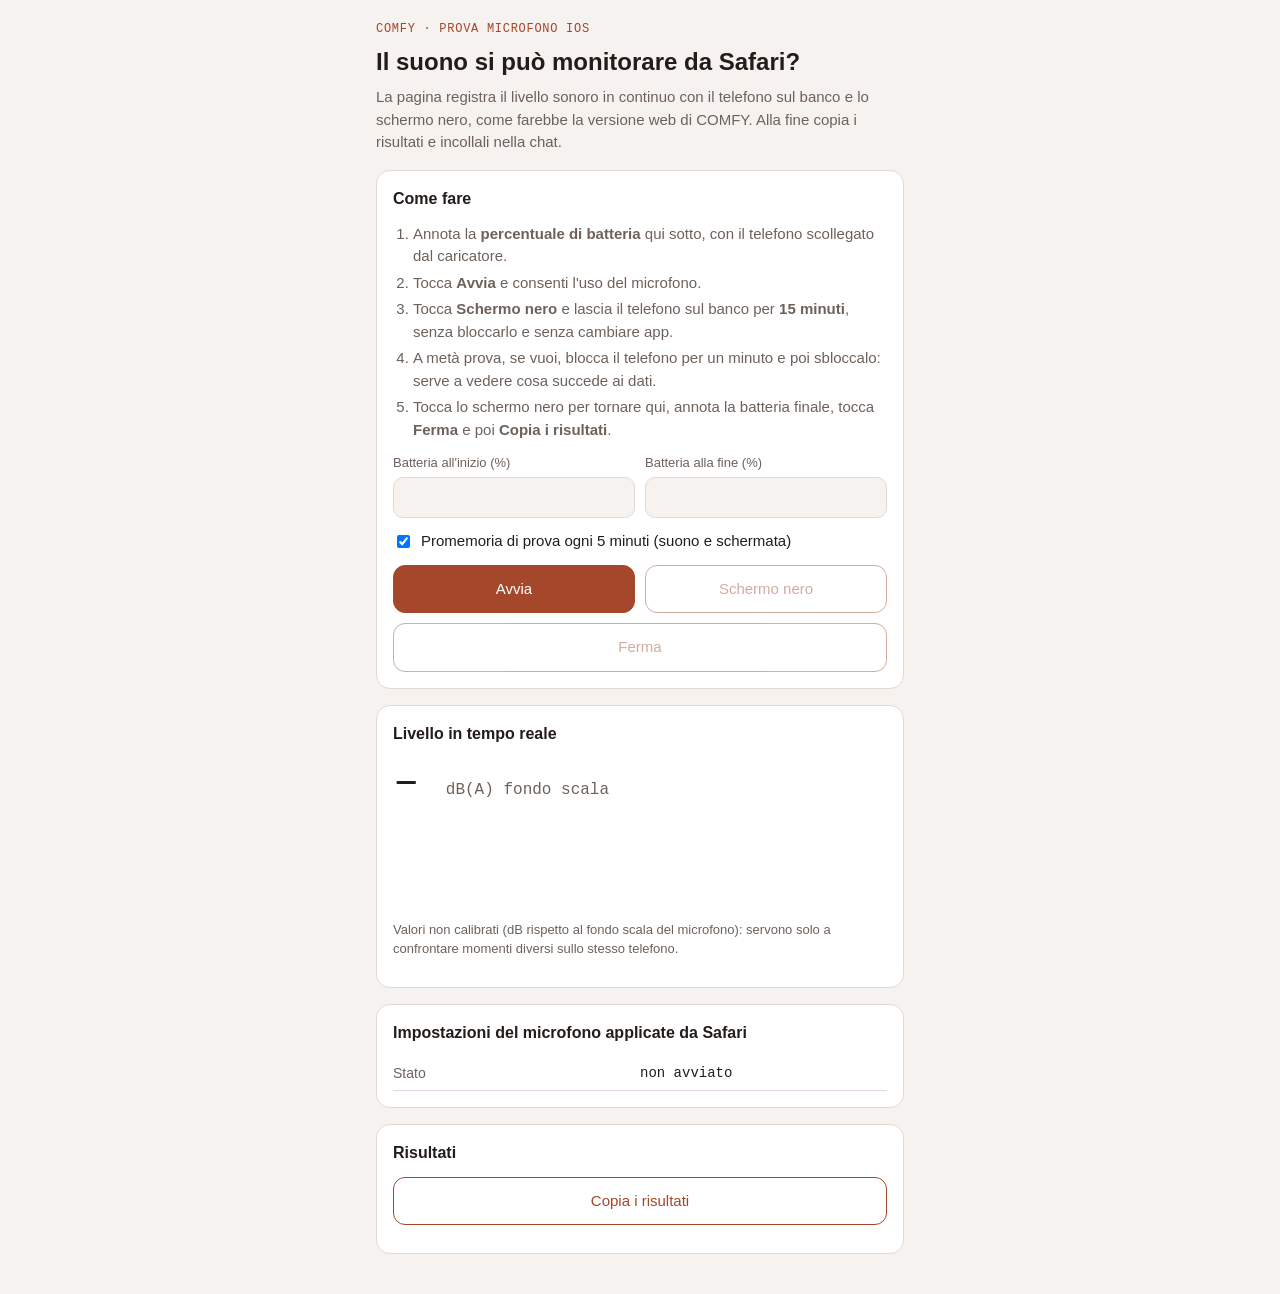
==== index.html @ bfcb902a "Add files via upload" ====
<!doctype html>
<html lang="it">
<head>
<meta charset="utf-8">
<meta name="viewport" content="width=device-width,initial-scale=1,viewport-fit=cover">
<meta name="apple-mobile-web-app-capable" content="yes">
<title>COMFY prova microfono</title>
<style>
/* layout: una colonna da telefono; schermata nera a tutto schermo durante il monitoraggio */
:root{
  --bg:#F6F2EF; --card:#FFFFFF; --fg:#231C19; --muted:#6E615A; --line:#E4D9D2;
  --accent:#A4472B; --accent-soft:#F6E3DB; --ok:#2E7D4F; --ok-soft:#E2EFDA; --bad:#B3261E; --bad-soft:#FBE3E1; --warn-soft:#FFF2CC;
  --sans:-apple-system,"SF Pro Text","Segoe UI",Roboto,sans-serif; --mono:ui-monospace,"SF Mono",Menlo,monospace;
  color-scheme:light;
}
@media (prefers-color-scheme: dark){:root{
  --bg:#1B1614; --card:#251F1C; --fg:#F1E8E3; --muted:#B3A49B; --line:#3A302B;
  --accent:#E07A5A; --accent-soft:#3D2620; --ok:#7CCB98; --ok-soft:#1F3326; --bad:#F2928A; --bad-soft:#3E1F1C; --warn-soft:#3A3219; color-scheme:dark}}
*{box-sizing:border-box}
html,body{margin:0}
[hidden]{display:none!important}
body{background:var(--bg);color:var(--fg);font-family:var(--sans);font-size:15px;line-height:1.5;-webkit-text-size-adjust:100%}
.wrap{max-width:560px;margin:0 auto;padding-top:max(20px,env(safe-area-inset-top));padding-bottom:max(40px,env(safe-area-inset-bottom));
  padding-left:max(16px,env(safe-area-inset-left));padding-right:max(16px,env(safe-area-inset-right));display:flex;flex-direction:column;gap:16px}
h1{font-size:24px;font-weight:600;margin:0}
h2{font-size:16px;font-weight:600;margin:0}
p{margin:0;color:var(--muted)}
.eyebrow{font-family:var(--mono);font-size:12px;letter-spacing:.06em;text-transform:uppercase;color:var(--accent)}
.card{background:var(--card);border:1px solid var(--line);border-radius:14px;padding:16px;display:flex;flex-direction:column;gap:12px;min-width:0}
.btns{display:flex;flex-wrap:wrap;gap:10px}
button{font:inherit;font-weight:500;padding:12px 16px;border-radius:12px;cursor:pointer;border:1.5px solid var(--accent);flex:1 1 200px}
.primary{background:var(--accent);color:#fff}
.secondary{background:transparent;color:var(--accent)}
button:disabled{opacity:.45}
ol{margin:0;padding-left:20px;color:var(--muted)} ol li+li{margin-top:4px}
.big{font-family:var(--mono);font-size:44px;font-weight:500;font-variant-numeric:tabular-nums;line-height:1.1}
.big small{font-size:16px;color:var(--muted)}
table{width:100%;border-collapse:collapse;font-size:14px}
td{padding:6px 0;border-bottom:1px solid var(--line);vertical-align:top}
td:first-child{color:var(--muted);padding-right:12px;width:50%}
td:last-child{font-family:var(--mono);font-variant-numeric:tabular-nums;word-break:break-word}
.pill{display:inline-block;padding:2px 10px;border-radius:999px;font-size:13px;font-weight:500}
.pill.ok{background:var(--ok-soft);color:var(--ok)} .pill.bad{background:var(--bad-soft);color:var(--bad)} .pill.warn{background:var(--warn-soft);color:var(--fg)}
.row{display:flex;gap:10px;flex-wrap:wrap;align-items:end}
.row label{display:flex;flex-direction:column;gap:4px;font-size:13px;color:var(--muted);flex:1 1 120px}
input[type=number]{font:inherit;padding:10px;border-radius:10px;border:1px solid var(--line);background:var(--bg);color:var(--fg);width:100%}
pre{margin:0;font-family:var(--mono);font-size:12px;white-space:pre-wrap;word-break:break-word;background:var(--bg);border:1px solid var(--line);border-radius:10px;padding:10px;max-height:240px;overflow:auto}
canvas{width:100%;height:90px;display:block}
.chk{display:flex;gap:8px;align-items:center;color:var(--fg)}
/* schermata nera */
#black{position:fixed;inset:0;background:#000;color:#5a5a5a;display:flex;flex-direction:column;align-items:center;justify-content:center;gap:6px;z-index:50;font-family:var(--mono);font-size:14px;text-align:center;padding:24px}
#black .lv{font-size:22px;color:#7a7a7a}
#remind{position:fixed;inset:0;background:var(--accent);color:#fff;display:flex;flex-direction:column;align-items:center;justify-content:center;gap:14px;z-index:60;padding:24px;text-align:center}
#remind h2{font-size:24px}
#remind button{background:#fff;color:var(--accent);border-color:#fff;flex:0 0 auto;min-width:220px}
</style>
</head>
<body>
<div class="wrap">
  <header style="display:flex;flex-direction:column;gap:6px">
    <span class="eyebrow">COMFY · prova microfono iOS</span>
    <h1>Il suono si può monitorare da Safari?</h1>
    <p>La pagina registra il livello sonoro in continuo con il telefono sul banco e lo schermo nero, come farebbe la versione web di COMFY. Alla fine copia i risultati e incollali nella chat.</p>
  </header>

  <section class="card">
    <h2>Come fare</h2>
    <ol>
      <li>Annota la <b>percentuale di batteria</b> qui sotto, con il telefono scollegato dal caricatore.</li>
      <li>Tocca <b>Avvia</b> e consenti l'uso del microfono.</li>
      <li>Tocca <b>Schermo nero</b> e lascia il telefono sul banco per <b>15 minuti</b>, senza bloccarlo e senza cambiare app.</li>
      <li>A metà prova, se vuoi, blocca il telefono per un minuto e poi sbloccalo: serve a vedere cosa succede ai dati.</li>
      <li>Tocca lo schermo nero per tornare qui, annota la batteria finale, tocca <b>Ferma</b> e poi <b>Copia i risultati</b>.</li>
    </ol>
    <div class="row">
      <label for="b0">Batteria all'inizio (%)<input id="b0" type="number" inputmode="numeric" min="0" max="100"></label>
      <label for="b1">Batteria alla fine (%)<input id="b1" type="number" inputmode="numeric" min="0" max="100"></label>
    </div>
    <label class="chk" for="rem"><input id="rem" type="checkbox" checked> Promemoria di prova ogni 5 minuti (suono e schermata)</label>
    <div class="btns">
      <button class="primary" id="start" type="button">Avvia</button>
      <button class="secondary" id="blackBtn" type="button" disabled>Schermo nero</button>
      <button class="secondary" id="stop" type="button" disabled>Ferma</button>
    </div>
  </section>

  <section class="card">
    <h2>Livello in tempo reale</h2>
    <div class="big" id="now">– <small>dB(A) fondo scala</small></div>
    <canvas id="spark" width="600" height="90" aria-label="Andamento del livello negli ultimi 2 minuti"></canvas>
    <p style="font-size:13px">Valori non calibrati (dB rispetto al fondo scala del microfono): servono solo a confrontare momenti diversi sullo stesso telefono.</p>
    <table id="stats"></table>
  </section>

  <section class="card">
    <h2>Impostazioni del microfono applicate da Safari</h2>
    <table id="mic"><tr><td>Stato</td><td>non avviato</td></tr></table>
  </section>

  <section class="card">
    <h2>Risultati</h2>
    <div class="btns"><button class="secondary" id="copy" type="button">Copia i risultati</button></div>
    <pre id="out" hidden></pre>
    <p id="copymsg" style="font-size:13px"></p>
  </section>
</div>

<div id="black" hidden>
  <div>COMFY · monitoraggio attivo</div>
  <div class="lv" id="blv">–</div>
  <div id="btime">0:00</div>
  <div style="margin-top:18px;font-size:12px;color:#3c3c3c">Tocca per tornare alla pagina</div>
</div>
<div id="remind" hidden>
  <h2>È ora della misura</h2>
  <p style="color:#fff;opacity:.9">Promemoria di prova: nella versione vera qui si aprirebbe il questionario.</p>
  <button id="remOk" type="button">Ho visto il promemoria</button>
</div>

<script>
/* ---------- filtro di ponderazione A (bilineare, ordine 6, 0 dB a 1 kHz) ---------- */
function polyMul(a,b){const r=new Array(a.length+b.length-1).fill(0);a.forEach((x,i)=>b.forEach((y,j)=>r[i+j]+=x*y));return r}
function polyPow(p,n){let r=[1];for(let i=0;i<n;i++)r=polyMul(r,p);return r}
function gainAt(b,a,f,fs){const w=2*Math.PI*f/fs;let nr=0,ni=0,dr=0,di=0;
  b.forEach((c,i)=>{nr+=c*Math.cos(-w*i);ni+=c*Math.sin(-w*i)});a.forEach((c,i)=>{dr+=c*Math.cos(-w*i);di+=c*Math.sin(-w*i)});
  return Math.hypot(nr,ni)/Math.hypot(dr,di)}
function aWeighting(fs){
  const w=[20.598997,107.65265,737.86223,12194.217].map(f=>2*Math.PI*f),k=2*fs,fac=a=>[a-k,a+k];
  let den=polyMul(polyMul(polyPow(fac(w[0]),2),fac(w[1])),polyMul(fac(w[2]),polyPow(fac(w[3]),2)));
  let num=polyMul(polyPow([-k,k],4),polyPow([1,1],2));
  num=num.reverse();den=den.reverse();const a0=den[0];num=num.map(x=>x/a0);den=den.map(x=>x/a0);
  const g=gainAt(num,den,1000,fs);return {b:num.map(x=>x/g),a:den};
}

/* ---------- processore audio: energia ponderata A e non ponderata ogni 100 ms ---------- */
const WORKLET=`
class Lev extends AudioWorkletProcessor{
  constructor(o){super();const p=o.processorOptions;this.b=p.b;this.a=p.a;this.x=new Float64Array(7);this.y=new Float64Array(7);
    this.block=Math.round(sampleRate/10);this.n=0;this.sa=0;this.sz=0;this.pk=0;}
  process(inputs){const ch=inputs[0]&&inputs[0][0];if(!ch)return true;const b=this.b,a=this.a,x=this.x,y=this.y;
    for(let i=0;i<ch.length;i++){const v=ch[i];
      for(let j=6;j>0;j--)x[j]=x[j-1];x[0]=v;
      let o=b[0]*x[0]+b[1]*x[1]+b[2]*x[2]+b[3]*x[3]+b[4]*x[4]+b[5]*x[5]+b[6]*x[6]-a[1]*y[0]-a[2]*y[1]-a[3]*y[2]-a[4]*y[3]-a[5]*y[4]-a[6]*y[5];
      for(let j=6;j>0;j--)y[j]=y[j-1];y[0]=o;
      this.sa+=o*o;this.sz+=v*v;const av=v<0?-v:v;if(av>this.pk)this.pk=av;
      if(++this.n>=this.block){this.port.postMessage({t:currentTime,msA:this.sa/this.n,msZ:this.sz/this.n,pk:this.pk});this.n=0;this.sa=0;this.sz=0;this.pk=0;}}
    return true;}
}
registerProcessor('lev',Lev);`;

const $=s=>document.querySelector(s);
const st={running:false,t0:null,ctx:null,stream:null,track:null,node:null,wake:null,wakeInfo:'non richiesto',
  blocks:[],sec:[],minute:[],events:[],gaps:[],lastMsgWall:null,reminders:[],remindTimer:null,info:{}};
const db=ms=>ms>0?10*Math.log10(ms):-120;
const nowS=()=>st.t0?((performance.now()-st.t0)/1000):0;
const clock=s=>{s=Math.max(0,Math.round(s));return `${Math.floor(s/60)}:${String(s%60).padStart(2,'0')}`};
function ev(type,detail){st.events.push({t:+nowS().toFixed(1),ora:new Date().toLocaleTimeString('it-IT'),type,detail:detail||''})}

/* ---------- avvio ---------- */
$('#start').addEventListener('click',async()=>{
  try{
    const cons={audio:{echoCancellation:false,noiseSuppression:false,autoGainControl:false,channelCount:1}};
    st.stream=await navigator.mediaDevices.getUserMedia(cons);
  }catch(e){$('#mic').innerHTML=`<tr><td>Stato</td><td><span class="pill bad">microfono non disponibile</span> ${e.name}: ${e.message}</td></tr>`;return}
  st.track=st.stream.getAudioTracks()[0];
  const AC=window.AudioContext||window.webkitAudioContext; st.ctx=new AC();
  const {b,a}=aWeighting(st.ctx.sampleRate);
  const url=URL.createObjectURL(new Blob([WORKLET],{type:'application/javascript'}));
  await st.ctx.audioWorklet.addModule(url);
  const src=st.ctx.createMediaStreamSource(st.stream);
  st.node=new AudioWorkletNode(st.ctx,'lev',{processorOptions:{b,a}});
  const mute=st.ctx.createGain();mute.gain.value=0;
  src.connect(st.node);st.node.connect(mute);mute.connect(st.ctx.destination);
  st.node.port.onmessage=onBlock;
  if(st.ctx.state!=='running')await st.ctx.resume();
  st.t0=performance.now();st.running=true;st.lastMsgWall=performance.now();
  st.info={avvio:new Date().toISOString(),sampleRate:st.ctx.sampleRate,baseLatency:st.ctx.baseLatency??null,
    impostazioni:st.track.getSettings?st.track.getSettings():null,capacita:st.track.getCapabilities?safeCaps(st.track):null,
    etichetta:st.track.label,vincoliRichiesti:{echoCancellation:false,noiseSuppression:false,autoGainControl:false}};
  showMic();
  st.ctx.onstatechange=()=>ev('audiocontext',st.ctx.state);
  st.track.onmute=()=>ev('microfono','muto');st.track.onunmute=()=>ev('microfono','riattivato');st.track.onended=()=>ev('microfono','terminato');
  ev('avvio');await askWake();
  $('#start').disabled=true;$('#blackBtn').disabled=false;$('#stop').disabled=false;
  if($('#rem').checked)st.remindTimer=setInterval(remind,5*60*1000);
  tick();
});
function safeCaps(t){try{const c=t.getCapabilities();return {echoCancellation:c.echoCancellation,noiseSuppression:c.noiseSuppression,autoGainControl:c.autoGainControl,sampleRate:c.sampleRate,channelCount:c.channelCount}}catch(e){return String(e)}}
function showMic(){
  const s=st.info.impostazioni||{};const f=v=>v===false?'<span class="pill ok">disattivata</span>':v===true?'<span class="pill bad">attiva</span>':'<span class="pill warn">non dichiarata</span>';
  $('#mic').innerHTML=[['Microfono',st.track.label||'–'],['Frequenza di campionamento',st.info.sampleRate+' Hz'],
    ['Cancellazione dell\'eco',f(s.echoCancellation)],['Riduzione del rumore',f(s.noiseSuppression)],['Controllo automatico del volume',f(s.autoGainControl)],
    ['Schermo sempre acceso',st.wakeInfo]].map(([k,v])=>`<tr><td>${k}</td><td>${v}</td></tr>`).join('');
}

/* ---------- schermo sempre acceso ---------- */
async function askWake(){
  if('wakeLock' in navigator){
    try{st.wake=await navigator.wakeLock.request('screen');st.wakeInfo='<span class="pill ok">attivo</span>';ev('wakelock','attivo');
      st.wake.addEventListener('release',()=>{ev('wakelock','rilasciato');st.wakeInfo='<span class="pill warn">rilasciato</span>';showMic()})}
    catch(e){st.wakeInfo=`<span class="pill bad">rifiutato</span> ${e.name}`;ev('wakelock','rifiutato '+e.name)}
  } else {st.wakeInfo='<span class="pill bad">non supportato</span>';ev('wakelock','non supportato')}
  showMic();
}
document.addEventListener('visibilitychange',async()=>{
  ev('visibilita',document.visibilityState);
  if(document.visibilityState==='visible'&&st.running){
    if(st.ctx&&st.ctx.state!=='running'){try{await st.ctx.resume();ev('audiocontext','ripreso '+st.ctx.state)}catch(e){ev('audiocontext','ripresa fallita')}}
    if(!st.wake||st.wake.released)await askWake();
  }
});
window.addEventListener('pagehide',()=>ev('pagina','nascosta'));

/* ---------- dati ---------- */
let secAcc={n:0,a:0,z:0,pk:0};
function onBlock(m){
  const w=performance.now(),gap=(w-st.lastMsgWall)/1000;st.lastMsgWall=w;
  if(gap>0.6)st.gaps.push({da:+(nowS()-gap).toFixed(1),durata_s:+gap.toFixed(1)});
  const d=m.data;secAcc.n++;secAcc.a+=d.msA;secAcc.z+=d.msZ;if(d.pk>secAcc.pk)secAcc.pk=d.pk;
  if(secAcc.n>=10){const LA=db(secAcc.a/secAcc.n),LZ=db(secAcc.z/secAcc.n);
    st.sec.push({t:Math.round(nowS()),LA:+LA.toFixed(1),LZ:+LZ.toFixed(1),pk:+(20*Math.log10(secAcc.pk||1e-12)).toFixed(1),rem:st.remActive?1:0});
    secAcc={n:0,a:0,z:0,pk:0};$('#now').innerHTML=`${LA.toFixed(1)} <small>dB(A) fondo scala</small>`;$('#blv').textContent=LA.toFixed(1)+' dB(A)';}
}
function pct(arr,p){if(!arr.length)return null;const s=[...arr].sort((x,y)=>x-y);const i=(s.length-1)*p;const lo=Math.floor(i),hi=Math.ceil(i);return s[lo]+(s[hi]-s[lo])*(i-lo)}
function laeq(arr){return arr.length?10*Math.log10(arr.reduce((s,v)=>s+Math.pow(10,v/10),0)/arr.length):null}
function summary(){
  const valid=st.sec.filter(s=>!s.rem).map(s=>s.LA);const dur=nowS();
  const perMin=[];for(let m=0;m*60<dur;m++){const v=st.sec.filter(s=>s.t>m*60&&s.t<=(m+1)*60&&!s.rem).map(s=>s.LA);
    perMin.push({min:m+1,LAeq:v.length?+laeq(v).toFixed(1):null,frazione_valida:+(v.length/60).toFixed(2)})}
  return {durata_s:Math.round(dur),secondi_registrati:st.sec.length,frazione_valida:dur?+(st.sec.length/dur).toFixed(3):null,
    LAeq:valid.length?+laeq(valid).toFixed(1):null,LA10:pct(valid,0.9)?.toFixed(1),LA50:pct(valid,0.5)?.toFixed(1),LA90:pct(valid,0.1)?.toFixed(1),perMin};
}
function drawSpark(){
  const c=$('#spark'),g=c.getContext('2d'),W=c.width,H=c.height;g.clearRect(0,0,W,H);
  const v=st.sec.slice(-120).map(s=>s.LA);if(v.length<2)return;
  const lo=Math.min(...v)-3,hi=Math.max(...v)+3,css=getComputedStyle(document.documentElement);
  g.strokeStyle=css.getPropertyValue('--line');g.lineWidth=1;for(let i=1;i<4;i++){g.beginPath();g.moveTo(0,H*i/4);g.lineTo(W,H*i/4);g.stroke()}
  g.strokeStyle=css.getPropertyValue('--accent');g.lineWidth=2.5;g.beginPath();
  v.forEach((x,i)=>{const X=i/(119)*W,Y=H-(x-lo)/(hi-lo)*H;i?g.lineTo(X,Y):g.moveTo(X,Y)});g.stroke();
}
function tick(){
  if(!st.running)return;const s=summary();
  $('#stats').innerHTML=[['Durata',clock(s.durata_s)],['Secondi registrati',`${s.secondi_registrati} (${s.frazione_valida!=null?Math.round(s.frazione_valida*100):0} %)`],
    ['L<sub>Aeq</sub> dall\'avvio',s.LAeq??'–'],['L<sub>A10</sub> · L<sub>A50</sub> · L<sub>A90</sub>',[s.LA10,s.LA50,s.LA90].map(x=>x??'–').join(' · ')],
    ['Interruzioni',st.gaps.length?`${st.gaps.length} (in tutto ${st.gaps.reduce((a,g)=>a+g.durata_s,0).toFixed(0)} s)`:'nessuna'],
    ['Promemoria',st.reminders.length]].map(([k,v])=>`<tr><td>${k}</td><td>${v}</td></tr>`).join('');
  $('#btime').textContent=clock(s.durata_s);drawSpark();setTimeout(tick,1000);
}

/* ---------- promemoria di prova: suono + schermata ---------- */
function remind(){
  if(!st.running)return;const r={t:Math.round(nowS()),ora:new Date().toLocaleTimeString('it-IT'),visibile:document.visibilityState,audio:st.ctx.state};
  st.reminders.push(r);ev('promemoria',document.visibilityState);st.remActive=true;
  try{const o=st.ctx.createOscillator(),g=st.ctx.createGain();o.frequency.value=880;g.gain.setValueAtTime(0,st.ctx.currentTime);
    [0,0.35,0.7].forEach(d=>{g.gain.setValueAtTime(0.5,st.ctx.currentTime+d);g.gain.setValueAtTime(0,st.ctx.currentTime+d+0.2)});
    o.connect(g);g.connect(st.ctx.destination);o.start();o.stop(st.ctx.currentTime+1)}catch(e){r.suono='errore '+e.name}
  setTimeout(()=>st.remActive=false,2500);
  $('#black').hidden=true;$('#remind').hidden=false;r.mostrato=Date.now();
}
$('#remOk').addEventListener('click',()=>{const r=st.reminders[st.reminders.length-1];if(r)r.risposta_dopo_s=Math.round((Date.now()-r.mostrato)/1000);$('#remind').hidden=true;ev('promemoria','visto')});

/* ---------- schermo nero, fine, copia ---------- */
$('#blackBtn').addEventListener('click',()=>{$('#black').hidden=false;ev('schermo nero','on')});
$('#black').addEventListener('click',()=>{$('#black').hidden=true;ev('schermo nero','off')});
$('#stop').addEventListener('click',()=>{ev('fine');st.running=false;clearInterval(st.remindTimer);
  try{st.track.stop();st.ctx.close();st.wake&&st.wake.release()}catch(e){}tickFinal();$('#stop').disabled=true;$('#blackBtn').disabled=true});
function tickFinal(){st.running=true;tick();st.running=false}
function results(){
  const b0=+$('#b0').value||null,b1=+$('#b1').value||null,s=summary(),h=s.durata_s/3600;
  return {prova:'COMFY microfono iOS',userAgent:navigator.userAgent,standalone:!!(navigator.standalone||matchMedia('(display-mode: standalone)').matches),
    ...st.info,schermoSempreAcceso:st.wakeInfo.replace(/<[^>]+>/g,''),batteria:{inizio:b0,fine:b1,consumo_per_ora:b0!=null&&b1!=null&&h>0?+((b0-b1)/h).toFixed(1):null},
    riepilogo:s,interruzioni:st.gaps,promemoria:st.reminders,eventi:st.events};
}
$('#copy').addEventListener('click',()=>{
  const txt=JSON.stringify(results(),null,1);const out=$('#out');out.textContent=txt;out.hidden=false;const done=m=>$('#copymsg').textContent=m;
  const sel=()=>{const r=document.createRange();r.selectNodeContents(out);const s=getSelection();s.removeAllRanges();s.addRange(r)};
  if(navigator.clipboard&&navigator.clipboard.writeText)navigator.clipboard.writeText(txt).then(()=>done('Risultati copiati: incollali nella chat.'),()=>{sel();done('Tieni premuto sul testo e copialo.')});
  else{sel();done('Tieni premuto sul testo e copialo.')}
});
</script>
</body>
</html>
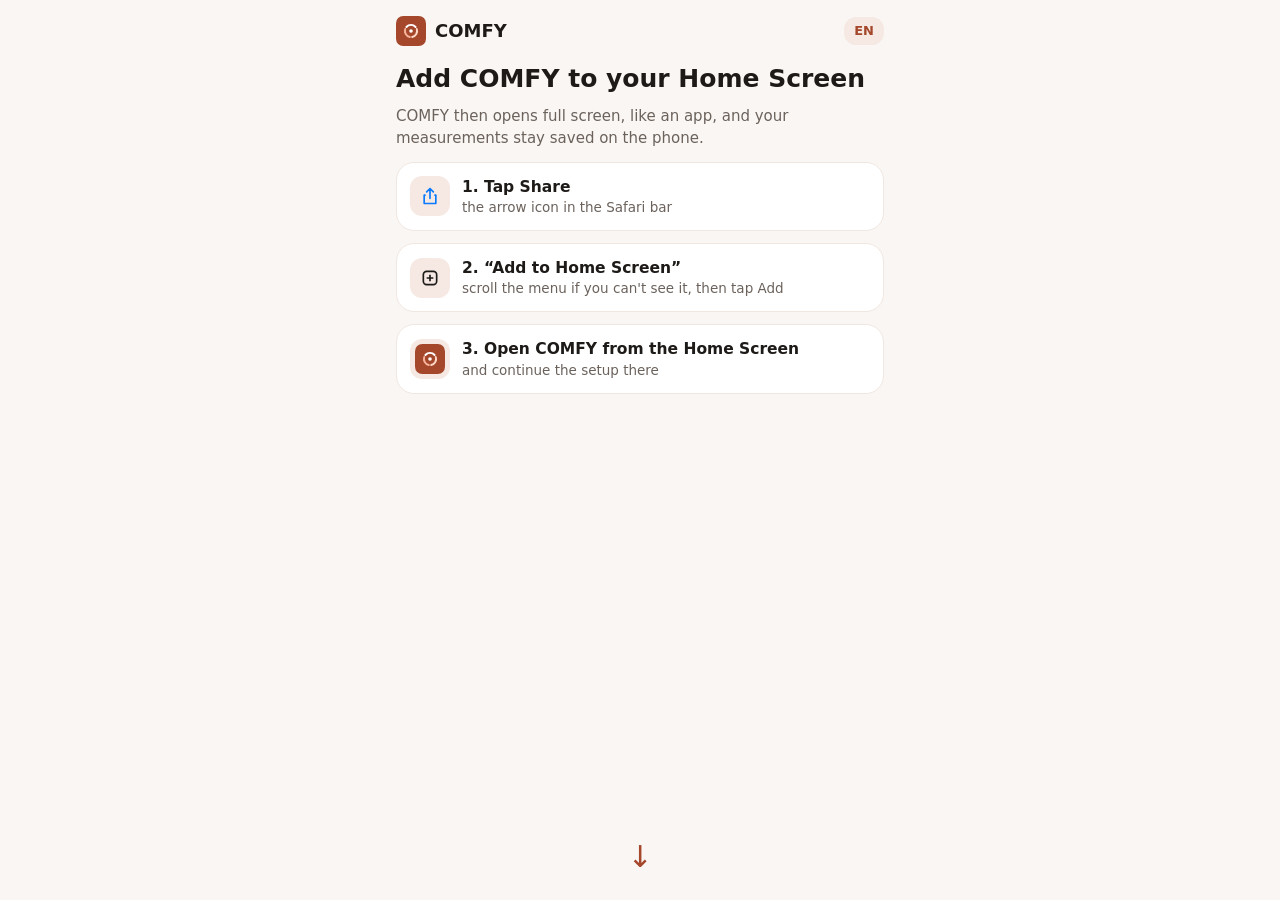
==== commit 59be5a28: "Add files via upload" ====
--- a/index.html
+++ b/index.html
@@ -3,280 +3,20 @@
 <head>
 <meta charset="utf-8">
 <meta name="viewport" content="width=device-width,initial-scale=1,viewport-fit=cover">
+<title>COMFY</title>
 <meta name="apple-mobile-web-app-capable" content="yes">
-<title>COMFY prova microfono</title>
-<style>
-/* layout: una colonna da telefono; schermata nera a tutto schermo durante il monitoraggio */
-:root{
-  --bg:#F6F2EF; --card:#FFFFFF; --fg:#231C19; --muted:#6E615A; --line:#E4D9D2;
-  --accent:#A4472B; --accent-soft:#F6E3DB; --ok:#2E7D4F; --ok-soft:#E2EFDA; --bad:#B3261E; --bad-soft:#FBE3E1; --warn-soft:#FFF2CC;
-  --sans:-apple-system,"SF Pro Text","Segoe UI",Roboto,sans-serif; --mono:ui-monospace,"SF Mono",Menlo,monospace;
-  color-scheme:light;
-}
-@media (prefers-color-scheme: dark){:root{
-  --bg:#1B1614; --card:#251F1C; --fg:#F1E8E3; --muted:#B3A49B; --line:#3A302B;
-  --accent:#E07A5A; --accent-soft:#3D2620; --ok:#7CCB98; --ok-soft:#1F3326; --bad:#F2928A; --bad-soft:#3E1F1C; --warn-soft:#3A3219; color-scheme:dark}}
-*{box-sizing:border-box}
-html,body{margin:0}
-[hidden]{display:none!important}
-body{background:var(--bg);color:var(--fg);font-family:var(--sans);font-size:15px;line-height:1.5;-webkit-text-size-adjust:100%}
-.wrap{max-width:560px;margin:0 auto;padding-top:max(20px,env(safe-area-inset-top));padding-bottom:max(40px,env(safe-area-inset-bottom));
-  padding-left:max(16px,env(safe-area-inset-left));padding-right:max(16px,env(safe-area-inset-right));display:flex;flex-direction:column;gap:16px}
-h1{font-size:24px;font-weight:600;margin:0}
-h2{font-size:16px;font-weight:600;margin:0}
-p{margin:0;color:var(--muted)}
-.eyebrow{font-family:var(--mono);font-size:12px;letter-spacing:.06em;text-transform:uppercase;color:var(--accent)}
-.card{background:var(--card);border:1px solid var(--line);border-radius:14px;padding:16px;display:flex;flex-direction:column;gap:12px;min-width:0}
-.btns{display:flex;flex-wrap:wrap;gap:10px}
-button{font:inherit;font-weight:500;padding:12px 16px;border-radius:12px;cursor:pointer;border:1.5px solid var(--accent);flex:1 1 200px}
-.primary{background:var(--accent);color:#fff}
-.secondary{background:transparent;color:var(--accent)}
-button:disabled{opacity:.45}
-ol{margin:0;padding-left:20px;color:var(--muted)} ol li+li{margin-top:4px}
-.big{font-family:var(--mono);font-size:44px;font-weight:500;font-variant-numeric:tabular-nums;line-height:1.1}
-.big small{font-size:16px;color:var(--muted)}
-table{width:100%;border-collapse:collapse;font-size:14px}
-td{padding:6px 0;border-bottom:1px solid var(--line);vertical-align:top}
-td:first-child{color:var(--muted);padding-right:12px;width:50%}
-td:last-child{font-family:var(--mono);font-variant-numeric:tabular-nums;word-break:break-word}
-.pill{display:inline-block;padding:2px 10px;border-radius:999px;font-size:13px;font-weight:500}
-.pill.ok{background:var(--ok-soft);color:var(--ok)} .pill.bad{background:var(--bad-soft);color:var(--bad)} .pill.warn{background:var(--warn-soft);color:var(--fg)}
-.row{display:flex;gap:10px;flex-wrap:wrap;align-items:end}
-.row label{display:flex;flex-direction:column;gap:4px;font-size:13px;color:var(--muted);flex:1 1 120px}
-input[type=number]{font:inherit;padding:10px;border-radius:10px;border:1px solid var(--line);background:var(--bg);color:var(--fg);width:100%}
-pre{margin:0;font-family:var(--mono);font-size:12px;white-space:pre-wrap;word-break:break-word;background:var(--bg);border:1px solid var(--line);border-radius:10px;padding:10px;max-height:240px;overflow:auto}
-canvas{width:100%;height:90px;display:block}
-.chk{display:flex;gap:8px;align-items:center;color:var(--fg)}
-/* schermata nera */
-#black{position:fixed;inset:0;background:#000;color:#5a5a5a;display:flex;flex-direction:column;align-items:center;justify-content:center;gap:6px;z-index:50;font-family:var(--mono);font-size:14px;text-align:center;padding:24px}
-#black .lv{font-size:22px;color:#7a7a7a}
-#remind{position:fixed;inset:0;background:var(--accent);color:#fff;display:flex;flex-direction:column;align-items:center;justify-content:center;gap:14px;z-index:60;padding:24px;text-align:center}
-#remind h2{font-size:24px}
-#remind button{background:#fff;color:var(--accent);border-color:#fff;flex:0 0 auto;min-width:220px}
-</style>
+<meta name="mobile-web-app-capable" content="yes">
+<meta name="apple-mobile-web-app-title" content="COMFY">
+<meta name="apple-mobile-web-app-status-bar-style" content="default">
+<meta name="theme-color" content="#FAF6F3">
+<link rel="apple-touch-icon" href="icon-180.png">
+<link rel="icon" href="icon-180.png">
+<link rel="manifest" href="manifest.webmanifest">
+<link rel="stylesheet" href="style.css">
 </head>
 <body>
-<div class="wrap">
-  <header style="display:flex;flex-direction:column;gap:6px">
-    <span class="eyebrow">COMFY · prova microfono iOS</span>
-    <h1>Il suono si può monitorare da Safari?</h1>
-    <p>La pagina registra il livello sonoro in continuo con il telefono sul banco e lo schermo nero, come farebbe la versione web di COMFY. Alla fine copia i risultati e incollali nella chat.</p>
-  </header>
-
-  <section class="card">
-    <h2>Come fare</h2>
-    <ol>
-      <li>Annota la <b>percentuale di batteria</b> qui sotto, con il telefono scollegato dal caricatore.</li>
-      <li>Tocca <b>Avvia</b> e consenti l'uso del microfono.</li>
-      <li>Tocca <b>Schermo nero</b> e lascia il telefono sul banco per <b>15 minuti</b>, senza bloccarlo e senza cambiare app.</li>
-      <li>A metà prova, se vuoi, blocca il telefono per un minuto e poi sbloccalo: serve a vedere cosa succede ai dati.</li>
-      <li>Tocca lo schermo nero per tornare qui, annota la batteria finale, tocca <b>Ferma</b> e poi <b>Copia i risultati</b>.</li>
-    </ol>
-    <div class="row">
-      <label for="b0">Batteria all'inizio (%)<input id="b0" type="number" inputmode="numeric" min="0" max="100"></label>
-      <label for="b1">Batteria alla fine (%)<input id="b1" type="number" inputmode="numeric" min="0" max="100"></label>
-    </div>
-    <label class="chk" for="rem"><input id="rem" type="checkbox" checked> Promemoria di prova ogni 5 minuti (suono e schermata)</label>
-    <div class="btns">
-      <button class="primary" id="start" type="button">Avvia</button>
-      <button class="secondary" id="blackBtn" type="button" disabled>Schermo nero</button>
-      <button class="secondary" id="stop" type="button" disabled>Ferma</button>
-    </div>
-  </section>
-
-  <section class="card">
-    <h2>Livello in tempo reale</h2>
-    <div class="big" id="now">– <small>dB(A) fondo scala</small></div>
-    <canvas id="spark" width="600" height="90" aria-label="Andamento del livello negli ultimi 2 minuti"></canvas>
-    <p style="font-size:13px">Valori non calibrati (dB rispetto al fondo scala del microfono): servono solo a confrontare momenti diversi sullo stesso telefono.</p>
-    <table id="stats"></table>
-  </section>
-
-  <section class="card">
-    <h2>Impostazioni del microfono applicate da Safari</h2>
-    <table id="mic"><tr><td>Stato</td><td>non avviato</td></tr></table>
-  </section>
-
-  <section class="card">
-    <h2>Risultati</h2>
-    <div class="btns"><button class="secondary" id="copy" type="button">Copia i risultati</button></div>
-    <pre id="out" hidden></pre>
-    <p id="copymsg" style="font-size:13px"></p>
-  </section>
-</div>
-
-<div id="black" hidden>
-  <div>COMFY · monitoraggio attivo</div>
-  <div class="lv" id="blv">–</div>
-  <div id="btime">0:00</div>
-  <div style="margin-top:18px;font-size:12px;color:#3c3c3c">Tocca per tornare alla pagina</div>
-</div>
-<div id="remind" hidden>
-  <h2>È ora della misura</h2>
-  <p style="color:#fff;opacity:.9">Promemoria di prova: nella versione vera qui si aprirebbe il questionario.</p>
-  <button id="remOk" type="button">Ho visto il promemoria</button>
-</div>
-
-<script>
-/* ---------- filtro di ponderazione A (bilineare, ordine 6, 0 dB a 1 kHz) ---------- */
-function polyMul(a,b){const r=new Array(a.length+b.length-1).fill(0);a.forEach((x,i)=>b.forEach((y,j)=>r[i+j]+=x*y));return r}
-function polyPow(p,n){let r=[1];for(let i=0;i<n;i++)r=polyMul(r,p);return r}
-function gainAt(b,a,f,fs){const w=2*Math.PI*f/fs;let nr=0,ni=0,dr=0,di=0;
-  b.forEach((c,i)=>{nr+=c*Math.cos(-w*i);ni+=c*Math.sin(-w*i)});a.forEach((c,i)=>{dr+=c*Math.cos(-w*i);di+=c*Math.sin(-w*i)});
-  return Math.hypot(nr,ni)/Math.hypot(dr,di)}
-function aWeighting(fs){
-  const w=[20.598997,107.65265,737.86223,12194.217].map(f=>2*Math.PI*f),k=2*fs,fac=a=>[a-k,a+k];
-  let den=polyMul(polyMul(polyPow(fac(w[0]),2),fac(w[1])),polyMul(fac(w[2]),polyPow(fac(w[3]),2)));
-  let num=polyMul(polyPow([-k,k],4),polyPow([1,1],2));
-  num=num.reverse();den=den.reverse();const a0=den[0];num=num.map(x=>x/a0);den=den.map(x=>x/a0);
-  const g=gainAt(num,den,1000,fs);return {b:num.map(x=>x/g),a:den};
-}
-
-/* ---------- processore audio: energia ponderata A e non ponderata ogni 100 ms ---------- */
-const WORKLET=`
-class Lev extends AudioWorkletProcessor{
-  constructor(o){super();const p=o.processorOptions;this.b=p.b;this.a=p.a;this.x=new Float64Array(7);this.y=new Float64Array(7);
-    this.block=Math.round(sampleRate/10);this.n=0;this.sa=0;this.sz=0;this.pk=0;}
-  process(inputs){const ch=inputs[0]&&inputs[0][0];if(!ch)return true;const b=this.b,a=this.a,x=this.x,y=this.y;
-    for(let i=0;i<ch.length;i++){const v=ch[i];
-      for(let j=6;j>0;j--)x[j]=x[j-1];x[0]=v;
-      let o=b[0]*x[0]+b[1]*x[1]+b[2]*x[2]+b[3]*x[3]+b[4]*x[4]+b[5]*x[5]+b[6]*x[6]-a[1]*y[0]-a[2]*y[1]-a[3]*y[2]-a[4]*y[3]-a[5]*y[4]-a[6]*y[5];
-      for(let j=6;j>0;j--)y[j]=y[j-1];y[0]=o;
-      this.sa+=o*o;this.sz+=v*v;const av=v<0?-v:v;if(av>this.pk)this.pk=av;
-      if(++this.n>=this.block){this.port.postMessage({t:currentTime,msA:this.sa/this.n,msZ:this.sz/this.n,pk:this.pk});this.n=0;this.sa=0;this.sz=0;this.pk=0;}}
-    return true;}
-}
-registerProcessor('lev',Lev);`;
-
-const $=s=>document.querySelector(s);
-const st={running:false,t0:null,ctx:null,stream:null,track:null,node:null,wake:null,wakeInfo:'non richiesto',
-  blocks:[],sec:[],minute:[],events:[],gaps:[],lastMsgWall:null,reminders:[],remindTimer:null,info:{}};
-const db=ms=>ms>0?10*Math.log10(ms):-120;
-const nowS=()=>st.t0?((performance.now()-st.t0)/1000):0;
-const clock=s=>{s=Math.max(0,Math.round(s));return `${Math.floor(s/60)}:${String(s%60).padStart(2,'0')}`};
-function ev(type,detail){st.events.push({t:+nowS().toFixed(1),ora:new Date().toLocaleTimeString('it-IT'),type,detail:detail||''})}
-
-/* ---------- avvio ---------- */
-$('#start').addEventListener('click',async()=>{
-  try{
-    const cons={audio:{echoCancellation:false,noiseSuppression:false,autoGainControl:false,channelCount:1}};
-    st.stream=await navigator.mediaDevices.getUserMedia(cons);
-  }catch(e){$('#mic').innerHTML=`<tr><td>Stato</td><td><span class="pill bad">microfono non disponibile</span> ${e.name}: ${e.message}</td></tr>`;return}
-  st.track=st.stream.getAudioTracks()[0];
-  const AC=window.AudioContext||window.webkitAudioContext; st.ctx=new AC();
-  const {b,a}=aWeighting(st.ctx.sampleRate);
-  const url=URL.createObjectURL(new Blob([WORKLET],{type:'application/javascript'}));
-  await st.ctx.audioWorklet.addModule(url);
-  const src=st.ctx.createMediaStreamSource(st.stream);
-  st.node=new AudioWorkletNode(st.ctx,'lev',{processorOptions:{b,a}});
-  const mute=st.ctx.createGain();mute.gain.value=0;
-  src.connect(st.node);st.node.connect(mute);mute.connect(st.ctx.destination);
-  st.node.port.onmessage=onBlock;
-  if(st.ctx.state!=='running')await st.ctx.resume();
-  st.t0=performance.now();st.running=true;st.lastMsgWall=performance.now();
-  st.info={avvio:new Date().toISOString(),sampleRate:st.ctx.sampleRate,baseLatency:st.ctx.baseLatency??null,
-    impostazioni:st.track.getSettings?st.track.getSettings():null,capacita:st.track.getCapabilities?safeCaps(st.track):null,
-    etichetta:st.track.label,vincoliRichiesti:{echoCancellation:false,noiseSuppression:false,autoGainControl:false}};
-  showMic();
-  st.ctx.onstatechange=()=>ev('audiocontext',st.ctx.state);
-  st.track.onmute=()=>ev('microfono','muto');st.track.onunmute=()=>ev('microfono','riattivato');st.track.onended=()=>ev('microfono','terminato');
-  ev('avvio');await askWake();
-  $('#start').disabled=true;$('#blackBtn').disabled=false;$('#stop').disabled=false;
-  if($('#rem').checked)st.remindTimer=setInterval(remind,5*60*1000);
-  tick();
-});
-function safeCaps(t){try{const c=t.getCapabilities();return {echoCancellation:c.echoCancellation,noiseSuppression:c.noiseSuppression,autoGainControl:c.autoGainControl,sampleRate:c.sampleRate,channelCount:c.channelCount}}catch(e){return String(e)}}
-function showMic(){
-  const s=st.info.impostazioni||{};const f=v=>v===false?'<span class="pill ok">disattivata</span>':v===true?'<span class="pill bad">attiva</span>':'<span class="pill warn">non dichiarata</span>';
-  $('#mic').innerHTML=[['Microfono',st.track.label||'–'],['Frequenza di campionamento',st.info.sampleRate+' Hz'],
-    ['Cancellazione dell\'eco',f(s.echoCancellation)],['Riduzione del rumore',f(s.noiseSuppression)],['Controllo automatico del volume',f(s.autoGainControl)],
-    ['Schermo sempre acceso',st.wakeInfo]].map(([k,v])=>`<tr><td>${k}</td><td>${v}</td></tr>`).join('');
-}
-
-/* ---------- schermo sempre acceso ---------- */
-async function askWake(){
-  if('wakeLock' in navigator){
-    try{st.wake=await navigator.wakeLock.request('screen');st.wakeInfo='<span class="pill ok">attivo</span>';ev('wakelock','attivo');
-      st.wake.addEventListener('release',()=>{ev('wakelock','rilasciato');st.wakeInfo='<span class="pill warn">rilasciato</span>';showMic()})}
-    catch(e){st.wakeInfo=`<span class="pill bad">rifiutato</span> ${e.name}`;ev('wakelock','rifiutato '+e.name)}
-  } else {st.wakeInfo='<span class="pill bad">non supportato</span>';ev('wakelock','non supportato')}
-  showMic();
-}
-document.addEventListener('visibilitychange',async()=>{
-  ev('visibilita',document.visibilityState);
-  if(document.visibilityState==='visible'&&st.running){
-    if(st.ctx&&st.ctx.state!=='running'){try{await st.ctx.resume();ev('audiocontext','ripreso '+st.ctx.state)}catch(e){ev('audiocontext','ripresa fallita')}}
-    if(!st.wake||st.wake.released)await askWake();
-  }
-});
-window.addEventListener('pagehide',()=>ev('pagina','nascosta'));
-
-/* ---------- dati ---------- */
-let secAcc={n:0,a:0,z:0,pk:0};
-function onBlock(m){
-  const w=performance.now(),gap=(w-st.lastMsgWall)/1000;st.lastMsgWall=w;
-  if(gap>0.6)st.gaps.push({da:+(nowS()-gap).toFixed(1),durata_s:+gap.toFixed(1)});
-  const d=m.data;secAcc.n++;secAcc.a+=d.msA;secAcc.z+=d.msZ;if(d.pk>secAcc.pk)secAcc.pk=d.pk;
-  if(secAcc.n>=10){const LA=db(secAcc.a/secAcc.n),LZ=db(secAcc.z/secAcc.n);
-    st.sec.push({t:Math.round(nowS()),LA:+LA.toFixed(1),LZ:+LZ.toFixed(1),pk:+(20*Math.log10(secAcc.pk||1e-12)).toFixed(1),rem:st.remActive?1:0});
-    secAcc={n:0,a:0,z:0,pk:0};$('#now').innerHTML=`${LA.toFixed(1)} <small>dB(A) fondo scala</small>`;$('#blv').textContent=LA.toFixed(1)+' dB(A)';}
-}
-function pct(arr,p){if(!arr.length)return null;const s=[...arr].sort((x,y)=>x-y);const i=(s.length-1)*p;const lo=Math.floor(i),hi=Math.ceil(i);return s[lo]+(s[hi]-s[lo])*(i-lo)}
-function laeq(arr){return arr.length?10*Math.log10(arr.reduce((s,v)=>s+Math.pow(10,v/10),0)/arr.length):null}
-function summary(){
-  const valid=st.sec.filter(s=>!s.rem).map(s=>s.LA);const dur=nowS();
-  const perMin=[];for(let m=0;m*60<dur;m++){const v=st.sec.filter(s=>s.t>m*60&&s.t<=(m+1)*60&&!s.rem).map(s=>s.LA);
-    perMin.push({min:m+1,LAeq:v.length?+laeq(v).toFixed(1):null,frazione_valida:+(v.length/60).toFixed(2)})}
-  return {durata_s:Math.round(dur),secondi_registrati:st.sec.length,frazione_valida:dur?+(st.sec.length/dur).toFixed(3):null,
-    LAeq:valid.length?+laeq(valid).toFixed(1):null,LA10:pct(valid,0.9)?.toFixed(1),LA50:pct(valid,0.5)?.toFixed(1),LA90:pct(valid,0.1)?.toFixed(1),perMin};
-}
-function drawSpark(){
-  const c=$('#spark'),g=c.getContext('2d'),W=c.width,H=c.height;g.clearRect(0,0,W,H);
-  const v=st.sec.slice(-120).map(s=>s.LA);if(v.length<2)return;
-  const lo=Math.min(...v)-3,hi=Math.max(...v)+3,css=getComputedStyle(document.documentElement);
-  g.strokeStyle=css.getPropertyValue('--line');g.lineWidth=1;for(let i=1;i<4;i++){g.beginPath();g.moveTo(0,H*i/4);g.lineTo(W,H*i/4);g.stroke()}
-  g.strokeStyle=css.getPropertyValue('--accent');g.lineWidth=2.5;g.beginPath();
-  v.forEach((x,i)=>{const X=i/(119)*W,Y=H-(x-lo)/(hi-lo)*H;i?g.lineTo(X,Y):g.moveTo(X,Y)});g.stroke();
-}
-function tick(){
-  if(!st.running)return;const s=summary();
-  $('#stats').innerHTML=[['Durata',clock(s.durata_s)],['Secondi registrati',`${s.secondi_registrati} (${s.frazione_valida!=null?Math.round(s.frazione_valida*100):0} %)`],
-    ['L<sub>Aeq</sub> dall\'avvio',s.LAeq??'–'],['L<sub>A10</sub> · L<sub>A50</sub> · L<sub>A90</sub>',[s.LA10,s.LA50,s.LA90].map(x=>x??'–').join(' · ')],
-    ['Interruzioni',st.gaps.length?`${st.gaps.length} (in tutto ${st.gaps.reduce((a,g)=>a+g.durata_s,0).toFixed(0)} s)`:'nessuna'],
-    ['Promemoria',st.reminders.length]].map(([k,v])=>`<tr><td>${k}</td><td>${v}</td></tr>`).join('');
-  $('#btime').textContent=clock(s.durata_s);drawSpark();setTimeout(tick,1000);
-}
-
-/* ---------- promemoria di prova: suono + schermata ---------- */
-function remind(){
-  if(!st.running)return;const r={t:Math.round(nowS()),ora:new Date().toLocaleTimeString('it-IT'),visibile:document.visibilityState,audio:st.ctx.state};
-  st.reminders.push(r);ev('promemoria',document.visibilityState);st.remActive=true;
-  try{const o=st.ctx.createOscillator(),g=st.ctx.createGain();o.frequency.value=880;g.gain.setValueAtTime(0,st.ctx.currentTime);
-    [0,0.35,0.7].forEach(d=>{g.gain.setValueAtTime(0.5,st.ctx.currentTime+d);g.gain.setValueAtTime(0,st.ctx.currentTime+d+0.2)});
-    o.connect(g);g.connect(st.ctx.destination);o.start();o.stop(st.ctx.currentTime+1)}catch(e){r.suono='errore '+e.name}
-  setTimeout(()=>st.remActive=false,2500);
-  $('#black').hidden=true;$('#remind').hidden=false;r.mostrato=Date.now();
-}
-$('#remOk').addEventListener('click',()=>{const r=st.reminders[st.reminders.length-1];if(r)r.risposta_dopo_s=Math.round((Date.now()-r.mostrato)/1000);$('#remind').hidden=true;ev('promemoria','visto')});
-
-/* ---------- schermo nero, fine, copia ---------- */
-$('#blackBtn').addEventListener('click',()=>{$('#black').hidden=false;ev('schermo nero','on')});
-$('#black').addEventListener('click',()=>{$('#black').hidden=true;ev('schermo nero','off')});
-$('#stop').addEventListener('click',()=>{ev('fine');st.running=false;clearInterval(st.remindTimer);
-  try{st.track.stop();st.ctx.close();st.wake&&st.wake.release()}catch(e){}tickFinal();$('#stop').disabled=true;$('#blackBtn').disabled=true});
-function tickFinal(){st.running=true;tick();st.running=false}
-function results(){
-  const b0=+$('#b0').value||null,b1=+$('#b1').value||null,s=summary(),h=s.durata_s/3600;
-  return {prova:'COMFY microfono iOS',userAgent:navigator.userAgent,standalone:!!(navigator.standalone||matchMedia('(display-mode: standalone)').matches),
-    ...st.info,schermoSempreAcceso:st.wakeInfo.replace(/<[^>]+>/g,''),batteria:{inizio:b0,fine:b1,consumo_per_ora:b0!=null&&b1!=null&&h>0?+((b0-b1)/h).toFixed(1):null},
-    riepilogo:s,interruzioni:st.gaps,promemoria:st.reminders,eventi:st.events};
-}
-$('#copy').addEventListener('click',()=>{
-  const txt=JSON.stringify(results(),null,1);const out=$('#out');out.textContent=txt;out.hidden=false;const done=m=>$('#copymsg').textContent=m;
-  const sel=()=>{const r=document.createRange();r.selectNodeContents(out);const s=getSelection();s.removeAllRanges();s.addRange(r)};
-  if(navigator.clipboard&&navigator.clipboard.writeText)navigator.clipboard.writeText(txt).then(()=>done('Risultati copiati: incollali nella chat.'),()=>{sel();done('Tieni premuto sul testo e copialo.')});
-  else{sel();done('Tieni premuto sul testo e copialo.')}
-});
-</script>
+<div id="app"><main class="body"><p class="t">COMFY…</p></main></div>
+<noscript>COMFY richiede JavaScript.</noscript>
+<script type="module" src="app.js"></script>
 </body>
 </html>
--- a/style.css
+++ b/style.css
@@ -0,0 +1,72 @@
+/* COMFY web (iPhone): stessa palette dell'app Android 2.19.26 */
+:root{
+  --brand:#A4472B; --soft:#F6E9E3; --bgapp:#FAF6F3; --ink:#1D1A18; --mute:#6B625C; --stroke:#F0E7E1; --card:#FFFFFF;
+  --ok:#2E8B57; --oks:#DDF2E5; --amb:#FCEFD2; --ambink:#8A5A00; --bad:#B3261E; --bads:#FBE3E1;
+  --sans:-apple-system,"SF Pro Text",system-ui,"Segoe UI",Roboto,sans-serif;
+  color-scheme:light;
+}
+*{box-sizing:border-box;-webkit-tap-highlight-color:transparent}
+html,body{margin:0;min-height:100%}
+[hidden]{display:none!important}
+body{background:var(--bgapp);color:var(--ink);font-family:var(--sans);font-size:16px;line-height:1.45;-webkit-text-size-adjust:100%}
+.body{max-width:520px;margin:0 auto;min-height:100vh;min-height:100dvh;display:flex;flex-direction:column;gap:12px;
+  padding-top:max(14px,env(safe-area-inset-top));padding-bottom:max(22px,env(safe-area-inset-bottom));
+  padding-left:max(16px,env(safe-area-inset-left));padding-right:max(16px,env(safe-area-inset-right))}
+.top{display:flex;align-items:center;gap:9px;padding:2px 0 6px}
+.ttl{font-weight:650;font-size:18px;flex:1}
+.lang{font:inherit;font-size:13px;font-weight:700;color:var(--brand);background:var(--soft);border:none;border-radius:12px;padding:5px 10px}
+h1{font-size:25px;font-weight:650;line-height:1.2;margin:0;text-wrap:balance}
+.step{font-size:12px;font-weight:700;color:var(--brand);letter-spacing:.05em}
+.t{font-size:15px;color:var(--mute);margin:0}
+.t.small{font-size:13px}
+.lab{font-size:13px;color:var(--mute);margin-top:4px}
+.card{background:var(--card);border:1px solid var(--stroke);border-radius:18px;padding:13px}
+.card.new{outline:none}
+button.card{font:inherit;color:inherit;text-align:left;width:100%;cursor:pointer}
+.flex{display:flex;gap:12px;align-items:center}
+.ic{width:40px;height:40px;border-radius:12px;background:var(--soft);display:flex;align-items:center;justify-content:center;flex:none}
+.h{font-size:15.5px;font-weight:650}
+.s{font-size:13.5px;color:var(--mute);line-height:1.4}
+.s b,.s.strong{color:var(--ink);font-weight:650}
+.btn{display:block;width:100%;background:var(--brand);color:#fff;border:none;border-radius:26px;text-align:center;padding:14px;font:inherit;font-weight:650;font-size:16px;cursor:pointer}
+.btn.out{background:transparent;border:1.5px solid var(--brand);color:var(--brand);padding:12.5px}
+.btn:focus-visible,.card:focus-visible,.seg button:focus-visible{outline:3px solid #E39A3B;outline-offset:2px}
+.spacer{flex:1;min-height:6px}
+.field{font:inherit;font-size:17px;width:100%;border:1px solid #E6DAD2;background:#fff;color:var(--ink);border-radius:14px;padding:12px 14px;-webkit-appearance:none;appearance:none}
+.big-input{font-size:30px;font-weight:600;text-align:center;letter-spacing:.02em}
+select.field{background-image:linear-gradient(45deg,transparent 50%,var(--mute) 50%),linear-gradient(135deg,var(--mute) 50%,transparent 50%);background-position:calc(100% - 20px) 50%,calc(100% - 14px) 50%;background-size:6px 6px;background-repeat:no-repeat}
+.seg{display:flex;gap:8px}
+.seg button{flex:1;font:inherit;font-size:14px;border:1px solid #E6DAD2;background:#fff;color:var(--ink);border-radius:14px;padding:10px 4px;display:flex;flex-direction:column;align-items:center;gap:1px}
+.seg button small{font-size:11.5px;color:var(--mute)}
+.seg button.on{background:var(--soft);border-color:var(--brand);color:var(--brand);font-weight:650}
+.err{background:var(--bads);color:var(--bad);border-radius:14px;padding:11px 13px;font-size:14px}
+.busy{display:flex;gap:10px;align-items:center;background:var(--amb);color:var(--ambink);border-radius:14px;padding:11px 13px;font-size:14px}
+.spin{width:16px;height:16px;border-radius:50%;border:2.5px solid currentColor;border-right-color:transparent;animation:sp 0.8s linear infinite;flex:none}
+@keyframes sp{to{transform:rotate(360deg)}}
+@media (prefers-reduced-motion:reduce){.spin{animation-duration:3s}}
+.chip{display:inline-block;font-size:12px;font-weight:650;border-radius:10px;padding:2px 8px;white-space:nowrap}
+.chip.o{background:var(--oks);color:#1E6B41}
+.map{background:#fff;border:1px solid var(--stroke);border-radius:16px;padding:6px}
+.map svg{display:block}
+.zone{cursor:pointer}
+.chosen{padding:10px 13px}
+.hero{border-radius:22px;background:linear-gradient(150deg,#FBF1EC,#F3DED4);padding:16px}
+.gsv{display:flex;flex-direction:column;gap:8px}
+.gsvval{font-size:14px;color:var(--mute)} .gsvval b{color:var(--brand);font-size:16px}
+.ticks{display:flex;justify-content:space-between;font-size:10.5px;color:var(--mute)}
+.ticks span{flex:1;text-align:center}.ticks span:first-child{text-align:left}.ticks span:last-child{text-align:right}
+input[type=range]{-webkit-appearance:none;appearance:none;width:100%;height:34px;background:transparent;--p:0%}
+input[type=range]::-webkit-slider-runnable-track{height:8px;border-radius:4px;background:linear-gradient(90deg,#F3E7DF,#E39A7E 50%,#C2462B)}
+input[type=range]::-webkit-slider-thumb{-webkit-appearance:none;width:30px;height:30px;border-radius:50%;background:#fff;border:3px solid var(--brand);margin-top:-11px;box-shadow:0 1px 5px rgba(0,0,0,.2)}
+img.roi{width:100%;border-radius:14px;display:block;background:#ddd}
+table.kv{width:100%;border-collapse:collapse;font-size:14px}
+table.kv td{padding:6px 0;border-bottom:1px solid var(--stroke)}
+table.kv tr:last-child td{border-bottom:none}
+table.kv td:last-child{text-align:right;font-variant-numeric:tabular-nums}
+table.kv.four td{text-align:right}table.kv.four td:first-child{text-align:left;color:var(--mute)}
+.foot{font-size:12px;color:var(--mute);text-align:center;margin-top:6px}
+.arrow{text-align:center;font-size:30px;color:var(--brand);margin-top:auto;animation:bob 1.4s ease-in-out infinite}
+@keyframes bob{50%{transform:translateY(6px)}}
+@media (prefers-reduced-motion:reduce){.arrow{animation:none}}
+.vh{position:absolute;width:1px;height:1px;opacity:0;overflow:hidden}
+label.btn{position:relative}
